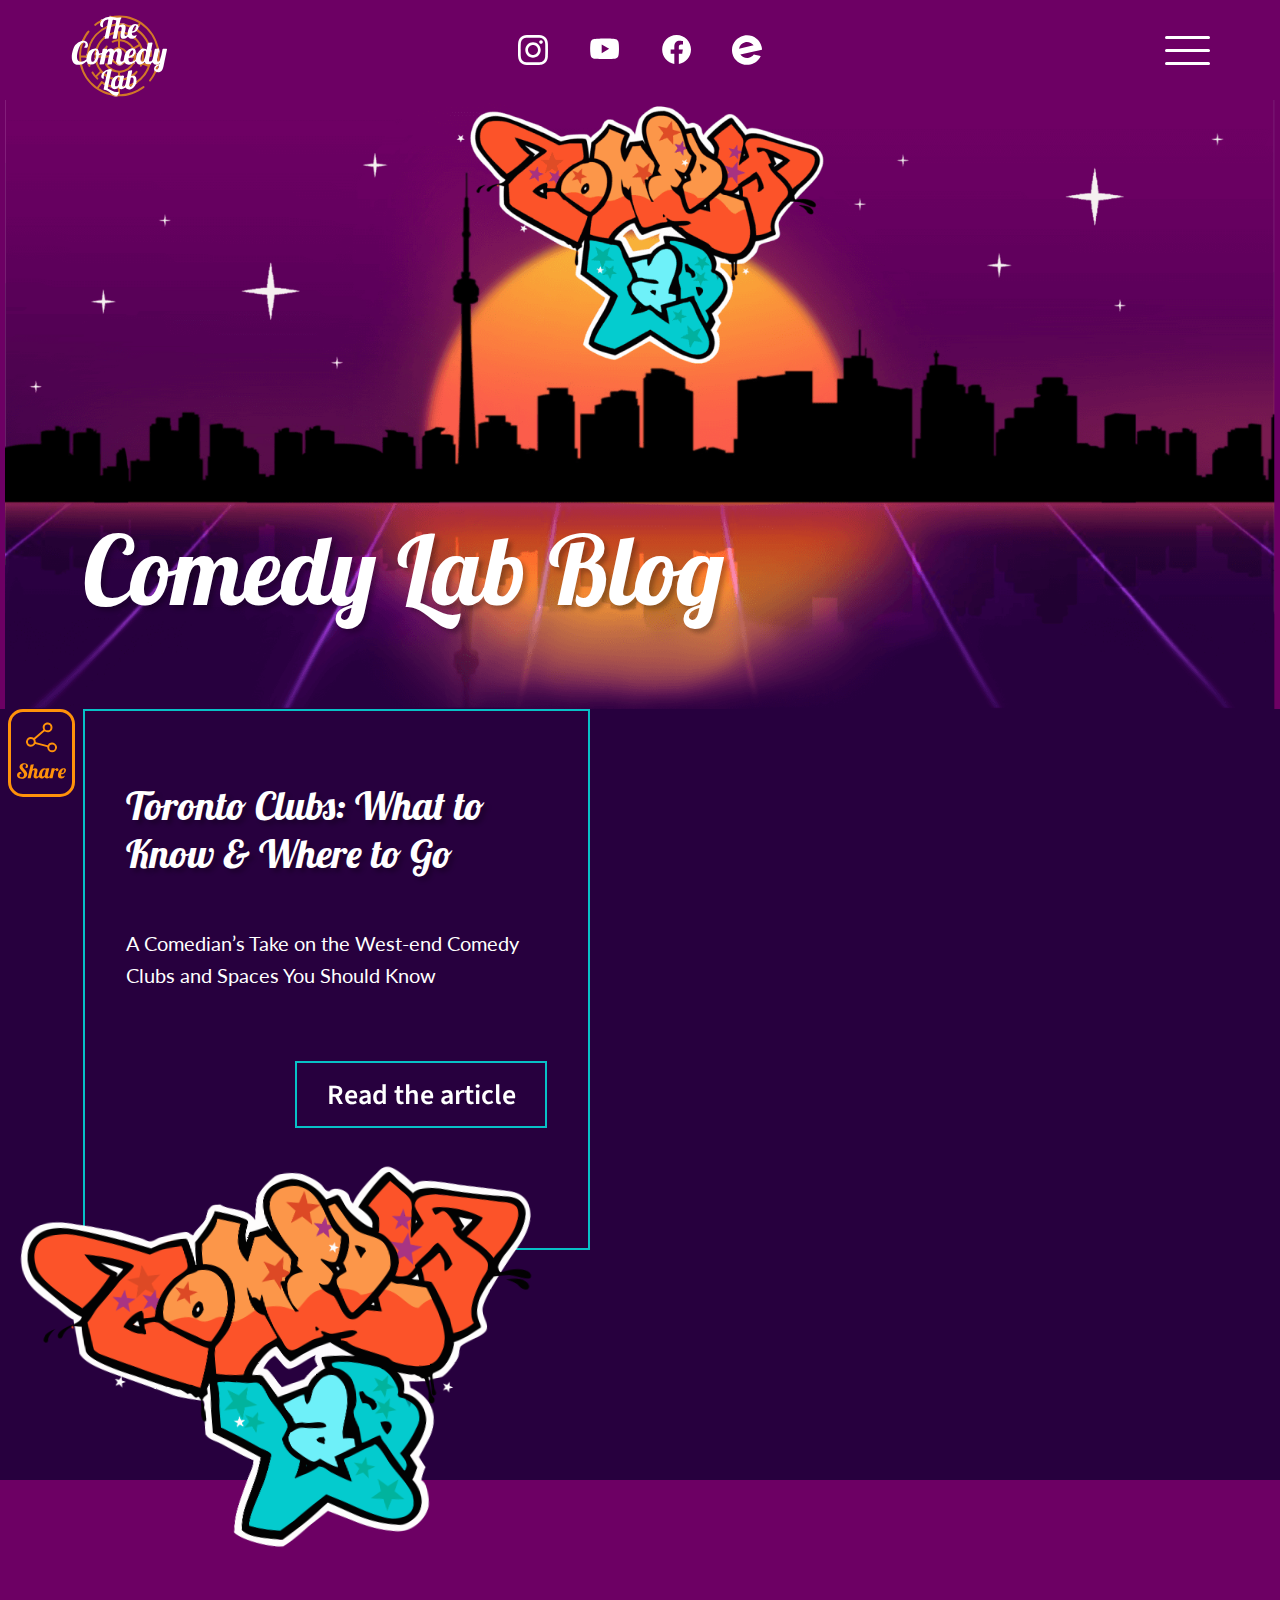
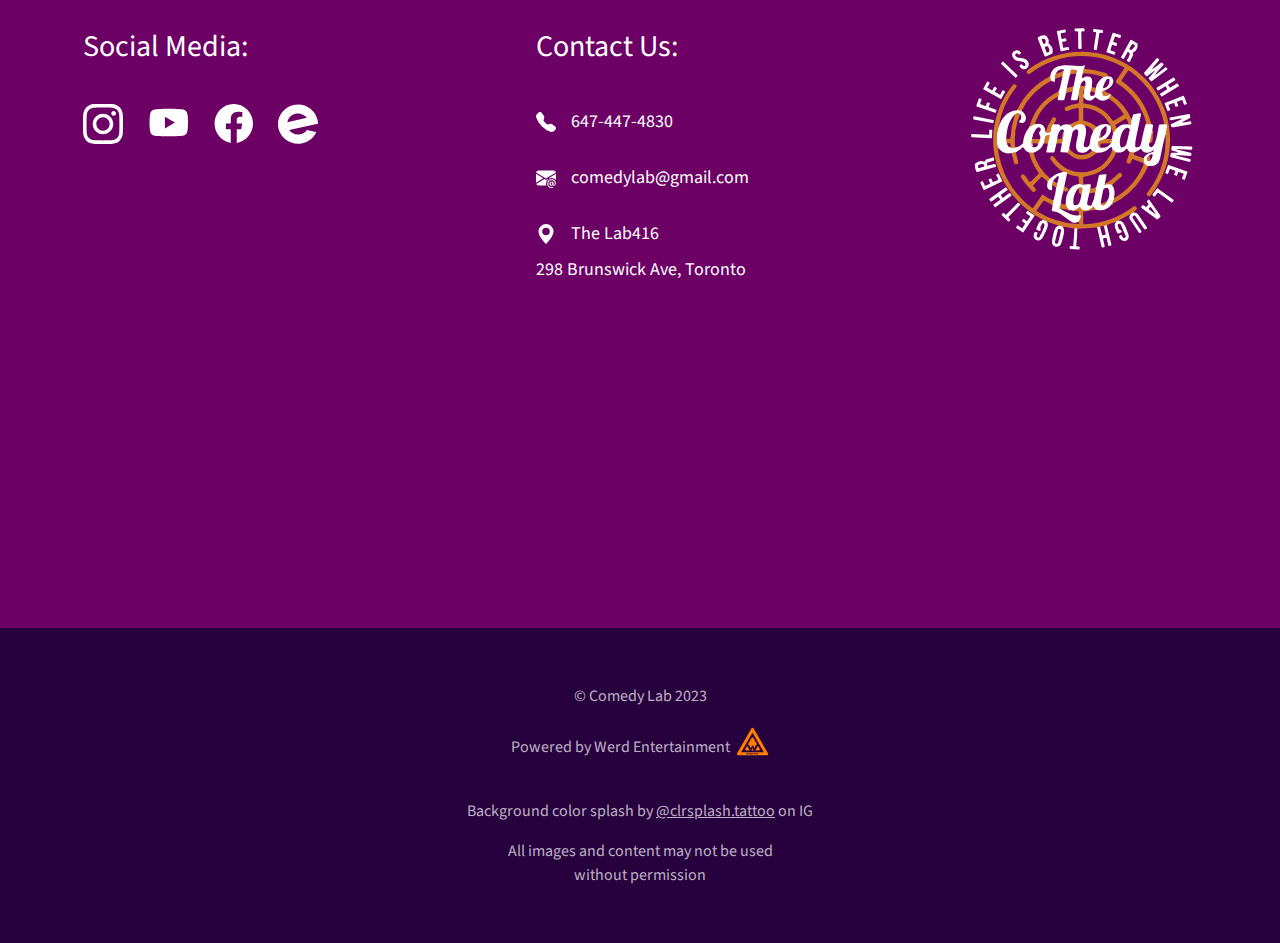
==== blog.html @ d5fd9a7f "added credit and brand in copyright section" ====
<!DOCTYPE html>
<html lang="en">
<head>
    <meta charset="UTF-8">
    <meta http-equiv="X-UA-Compatible" content="IE=edge">
    <meta name="viewport" content="width=device-width, initial-scale=1.0">
    <title>Comedy Lab</title>
    <link rel="shortcut icon" href="assets/icons/favicon.png">
    <link rel="preconnect" href="https://fonts.googleapis.com">
    <link rel="preconnect" href="https://fonts.gstatic.com" crossorigin>
    <link href="https://fonts.googleapis.com/css2?family=Lato&family=Lobster&family=Source+Sans+Pro:wght@400;600&display=swap" rel="stylesheet">
    <link rel="stylesheet" href="styles/style.css">
</head>
<body>
    <header class="header">
        <div class="header__container root-section">

            <a class="header__home" href="index.html" aria-label="Homepage">
                <img class="header__logo" src="assets/images/logo.svg" fetchpriority="high" loading="eager" alt="Logo">
            </a>
            
            <div id="header-menu" class="header__menu">
                <div id="header-menu-btn" class="header__menu-btn" role="button" aria-haspopup="menu" aria-controls="header-nav" aria-expanded="false" aria-label="Toggle main menu">
                    <div id="bar1" class="header__menu-bar"></div>
                    <div id="bar2" class="header__menu-bar"></div>
                    <div id="bar3" class="header__menu-bar"></div>
                </div>
                <nav id="header-nav" class="header__nav" aria-label="Site navigation menu">
                    <ul class="header__nav-list">
                        <li><a class="header__nav-link" href="index.html">Home</a></li>
                        <li><a class="header__nav-link" href="index.html#about">About us</a></li>
                        <li><a class="header__nav-link" href="index.html#monthly-shows">Monthly shows</a></li>
                        <li><a class="header__nav-link" href="index.html#weekly-shows">Weekly shows</a></li>
                        <li><a class="header__nav-link" href="index.html#open-mics">Open mics</a></li>
                        <li><a class="header__nav-link" href="blog.html">Blog</a></li>
                        <li><a class="header__nav-link" href="#footer">Contact us</a></li>
                    </ul>
                </nav>
            </div>
            <div id="header-menu-bg" class="header__menu-bg"></div>

            <img class="header__banner" srcset="assets/images/banner-mobile.png 1668w, assets/images/banner.png 2386w" sizes="(min-width: 1901px) 1900px,(min-width: 768px) 100vw, 830px" src="assets/images/banner-mobile.png" fetchpriority="high" loading="eager" alt="Comedy Lab Toronto">

            <ul class="header__social">
                <li><a class="header__social-link" href="https://instagram.com/comedylabto?igshid=MzRlODBiNWFlZA==" target="_blank" aria-label="Instagram">
                    <img class="boxed-icon" src="assets/icons/instagram.svg" fetchpriority="high" loading="eager" alt="Instagram">
                </a></li>
                <li><a class="header__social-link" href="https://www.youtube.com/@werdentertainment/" target="_blank" aria-label="YouTube">
                    <img class="boxed-icon" src="assets/icons/youtube.svg" fetchpriority="high" loading="eager" alt="YouTube">
                </a></li>
                <li><a class="header__social-link" href="https://www.facebook.com/thecomedylabto" target="_blank"  aria-label="Facebook">
                    <img class="boxed-icon" src="assets/icons/facebook.svg" fetchpriority="high" loading="eager" alt="Facebook">
                </a></li>
                <li><a class="header__social-link" href="https://www.eventbrite.ca/o/werd-entertainment-38479180893" target="_blank"  aria-label="Eventbrite">
                    <img class="boxed-icon" src="assets/icons/eventbrite.svg" fetchpriority="high" loading="eager" alt="Eventbrite">
                </a></li>
            </ul>
        </div>
    </header>

    <main class="main">
        <div class="page-main-container root-section">

            <aside class="sticky-container sticky-container--low">
                <div class="sticky-social">
                    
                    <div class="sticky-social__btn">
                        <img class="sticky-social__img" src="assets/icons/share-icon.svg" alt="Share icon">
                        <img class="sticky-social__text" src="assets/icons/share.svg" alt="Share">
                        <div id="sticky-arrow"></div>
                    </div>
                    
                    <ul id="sticky-links" class="sticky-social__list">
                        <li><a class="sticky-social__link" id="sticky-facebook-share" href="" target="_blank"  aria-label="Share page on Facebook">
                            <img class="boxed-icon" src="assets/icons/facebook-sticky.svg" alt="Facebook">
                        </a></li>
                        <li><a class="sticky-social__link" id="sticky-whatsapp-share" href="" target="_blank" aria-label="Share page on Whatsapp">
                            <img class="boxed-icon" src="assets/icons/whatsapp-sticky.svg" alt="WhatsApp">
                        </a></li>
                        <li><a class="sticky-social__link" id="sticky-twitter-share" href="" target="_blank" aria-label="Share page on Twitter">
                            <img class="boxed-icon" src="assets/icons/twitter-sticky.svg" alt="Twitter">
                        </a></li>
                        <li><a class="sticky-social__link" id="sticky-reddit-share" href="" target="_blank" aria-label="Share page on Reddit">
                            <img class="boxed-icon" src="assets/icons/reddit-sticky.svg" alt="Reddit">
                        </a></li>
                        <li><a class="sticky-social__link" id="sticky-email-share" href="" target="_blank" aria-label="Share page via email">
                            <img class="boxed-icon" src="assets/icons/envelope-sticky.svg" alt="Email">
                        </a></li>
                    </ul>

                    <div id="sticky-drop" class="sticky-social__drop--hidden"></div>

                </div>
            </aside>

            <div class="blog-container">
                <h1 class="page-title page-title--grid">Comedy Lab Blog</h1>

                <section class="block block--dark block--article">
                    <div class="block__content--grow">
                        <h2 class="block__title block__title--blog">Toronto Clubs: What to Know & Where to Go</h2>
                        <p class="block__txt">A Comedian’s Take on the West-end Comedy Clubs and Spaces You Should Know</p>
                    </div>
                    <a class="block__btn block__btn--clear-dk" href="blog-articles/toronto-clubs.html">Read the article</a>
                </section>

            </div>
            
            <img class="graffiti graffiti--blog" srcset="assets/images/graffiti-mobile.png 518w, assets/images/graffiti.png 1176w" sizes="(max-width: 350px) 80vw, (max-width: 400px) 75vw, (max-width: 485px) 65vw, (max-width: 600px) 55vw, (max-width: 1023px) 45vw, (max-width: 1900px) 550px, (min-width: 1901px) 700px" src="assets/images/graffiti-mobile.png" alt="Comedy Lab Graffiti">
        </div>
    </main>

    <footer class="footer" id="footer">
        <div class="footer__container root-section">
            <div class="footer__content">

                <address class="footer__contact">
                    <p class="footer__title">Contact Us:</p>
                    <ul class="footer__list">
                        <li class="footer__list-item">
                            <a class="footer__contact-box" href="tel:+16474474830">
                                <img class="footer__icon" src="assets/icons/telephone.svg" width="16" alt="telephone icon">
                                <span>647-447-4830</span>
                            </a>
                        </li>
                        <li class="footer__list-item footer__contact-box">
                            <img class="footer__icon" src="assets/icons/envelope.svg" width="16" alt="email icon">
                            <span>comedylab@gmail.com</span>
                        </li>
                        <li class="footer__list-item">
                            <div class="footer__contact-box">
                                <img class="footer__icon" src="assets/icons/geotag.svg" width="16" alt="geotag icon">
                                <span>The Lab416</span>
                            </div>
                            <span>298 Brunswick Ave, Toronto</span>
                        </li>
                    </ul>
                </address>

                <div class="footer__social">
                    <p class="footer__title">Social Media:</p>
                    <ul class="footer__social-links">
                        <li><a class="footer__social-link" href="https://instagram.com/comedylabto?igshid=MzRlODBiNWFlZA==" target="_blank">
                            <img class="boxed-icon" src="assets/icons/instagram.svg" alt="Instagram">
                        </a></li>
                        <li><a class="footer__social-link" href="https://www.youtube.com/@werdentertainment/" target="_blank">
                            <img class="boxed-icon" src="assets/icons/youtube.svg" alt="YouTube">
                        </a></li>
                        <li><a class="footer__social-link" href="https://www.facebook.com/thecomedylabto" target="_blank">
                            <img class="boxed-icon" src="assets/icons/facebook.svg" alt="Facebook">
                        </a></li>
                        <li><a class="footer__social-link" href="https://www.eventbrite.ca/o/werd-entertainment-38479180893" target="_blank">
                            <img class="boxed-icon" src="assets/icons/eventbrite.svg" alt="Eventbrite">
                        </a></li>
                    </ul>
                </div>

                <img class="footer__logo" src="assets/images/footer-logo.svg" width="150" alt="Logo">
            </div>

            <div class="footer__map">
                <iframe src="https://www.google.com/maps/embed?pb=!1m18!1m12!1m3!1d2886.16258982973!2d-79.41013572405562!3d43.665588251629906!2m3!1f0!2f0!3f0!3m2!1i1024!2i768!4f13.1!3m3!1m2!1s0x882b34941ef4c6e1%3A0xbb29d4692292b41a!2sThe%20Lab416%20(Labyrinth%20Lounge)!5e0!3m2!1sen!2sca!4v1690076226721!5m2!1sen!2sca" width="600" height="450" style="border:0;" allowfullscreen="" loading="lazy" aria-label="Google Map" referrerpolicy="no-referrer-when-downgrade"></iframe>
            </div>

        </div>
    </footer>

    <div class="copyright">
        <p class="copyright__text">&#169; Comedy Lab 2023</p>
        <div class="copyright__brand">
            <p class="copyright__text copyright__text--low">Powered by Werd Entertainment</p>
            <img class="copyright__werd-logo" src="assets/icons/werd-ent.svg" width="25" alt="Werd Entertainment logo">
        </div>
        <p class="copyright__credit copyright__text">Background color splash by <a class="copyright__link" href="https://www.instagram.com/clrsplsh.tattoo/">@clrsplash.tattoo</a> on IG</p>
        <p class="copyright__text">All images and content may not be used <br> without permission</p>           
    </div>
    
    <script src="scripts/index.js"></script>
</body>
</html>
---- styles/style.css ----
html,
body {
  margin: 0;
  padding: 0;
}

.root-section {
  min-width: 265px;
  max-width: 1900px;
  margin-left: auto;
  margin-right: auto;
}

* {
  -webkit-box-sizing: border-box;
          box-sizing: border-box;
}

a {
  color: inherit;
  text-decoration: none;
}

ul {
  list-style-type: none;
  margin: 0;
  padding: 0;
}

.main {
  background-color: #27003E;
}

.boxed-icon {
  width: 100%;
}

.txt-bold {
  font-weight: 600;
}

.txt-underline {
  text-decoration: underline;
}

::-moz-selection {
  color: #FFFFFF;
  background-color: #27003E;
}

::selection {
  color: #FFFFFF;
  background-color: #27003E;
}

.block--dark *::-moz-selection {
  background-color: #08C0C6;
}

.block--dark *::selection {
  background-color: #08C0C6;
}

.header {
  background-color: #27003E;
}

.header__container {
  position: relative;
  display: grid;
  grid-template: 83px 395px/50% 50%;
  -webkit-box-align: center;
      -ms-flex-align: center;
          align-items: center;
  overflow: hidden;
  background-color: #6D0064;
}

.header__home {
  margin-left: 10%;
  display: -webkit-box;
  display: -ms-flexbox;
  display: flex;
  -webkit-box-align: center;
      -ms-flex-align: center;
          align-items: center;
}

.header__logo {
  width: 68px;
}

.header__banner {
  grid-column-end: span 2;
  justify-self: center;
}

.header__social {
  position: absolute;
  bottom: 60px;
  left: 13%;
  display: -webkit-box;
  display: -ms-flexbox;
  display: flex;
  -ms-flex-pack: distribute;
      justify-content: space-around;
  width: 74%;
}

.header__social-link {
  display: block;
  width: 25px;
  height: 25px;
  -webkit-transition: -webkit-transform 0.3s;
  transition: -webkit-transform 0.3s;
  transition: transform 0.3s;
  transition: transform 0.3s, -webkit-transform 0.3s;
}

.header__social-link:hover {
  -webkit-transform: scale(1.3);
          transform: scale(1.3);
}

.header__menu {
  justify-self: end;
  margin-right: 10%;
}

#header-menu {
  z-index: 2;
}

.header__menu-bg,
.header__menu-absolute {
  position: absolute;
  top: 0;
  right: 0;
}

.header__menu-absolute {
  padding: 40px 20px;
}

.header__menu-btn {
  display: -webkit-box;
  display: -ms-flexbox;
  display: flex;
  -webkit-box-orient: vertical;
  -webkit-box-direction: normal;
      -ms-flex-direction: column;
          flex-direction: column;
  -webkit-box-pack: center;
      -ms-flex-pack: center;
          justify-content: center;
  width: 45px;
  height: 45px;
  margin-right: 0;
  margin-left: auto;
  cursor: pointer;
}

.header__menu-bar {
  height: 3px;
  width: 100%;
  background-color: #FFFFFF;
  display: block;
  border-radius: 5px;
  -webkit-transition: 0.5s ease;
  transition: 0.5s ease;
}

#bar1 {
  -webkit-transform: translateY(-10px);
          transform: translateY(-10px);
}

#bar3 {
  -webkit-transform: translateY(10px);
          transform: translateY(10px);
}

.header__nav {
  -webkit-transition: 0.5s ease;
  transition: 0.5s ease;
  display: none;
}

.header__nav-list {
  display: -webkit-box;
  display: -ms-flexbox;
  display: flex;
  -webkit-box-orient: vertical;
  -webkit-box-direction: normal;
      -ms-flex-direction: column;
          flex-direction: column;
  -webkit-box-align: end;
      -ms-flex-align: end;
          align-items: end;
}

.header__nav-link {
  font-family: "Source Sans Pro", sans-serif;
  font-style: normal;
  font-weight: 400;
  font-size: 1.5rem;
  line-height: 2.5rem;
  color: #2D0042;
}

.header__nav-list > li {
  -webkit-transition: -webkit-transform 0.3s;
  transition: -webkit-transform 0.3s;
  transition: transform 0.3s;
  transition: transform 0.3s, -webkit-transform 0.3s;
}

.header__nav-link:hover {
  font-weight: 500;
}

.header__nav-list > li:hover {
  -webkit-transform: scale(1.1);
          transform: scale(1.1);
}

.header__menu-bg {
  z-index: 1;
  width: 0;
  height: 0;
  background: radial-gradient(circle, #FFAF00, #FF920A);
  border-radius: 50%;
  -webkit-transition: 0.5s ease;
  transition: 0.5s ease;
}

.change {
  display: block;
}

.change .header__menu-bar {
  background-color: #2D0042;
}

.change #bar1 {
  -webkit-transform: translateY(4px) rotateZ(45deg);
          transform: translateY(4px) rotateZ(45deg);
}

.change #bar2 {
  opacity: 0;
}

.change #bar3 {
  -webkit-transform: translateY(-6px) rotateZ(-45deg);
          transform: translateY(-6px) rotateZ(-45deg);
}

.hover-bg {
  width: 350px;
  height: 350px;
  -webkit-transform: translate(45%, -50%);
          transform: translate(45%, -50%);
}

.change-bg {
  width: 700px;
  height: 850px;
  -webkit-transform: translate(57%, -45%);
          transform: translate(57%, -45%);
}

@media (min-width: 768px) {
  .header__container {
    grid-template: 100px auto/50% 50%;
  }
  .header__home {
    -ms-flex-item-align: end;
        align-self: flex-end;
    margin-left: 14%;
  }
  .header__logo {
    width: 100px;
  }
  .header__menu {
    margin-right: 14%;
  }
  .header__social {
    left: 20%;
    width: 60%;
  }
  .header__social-link {
    width: 30px;
    height: 30px;
  }
}
@media (min-width: 1024px) {
  .header__container {
    grid-template: [header-bar-start] 100px [header-bar-end] auto/1fr [header-social-start] 285px [header-social-end] 1fr;
  }
  .header__banner {
    grid-column-end: span 3;
  }
  .header__social {
    position: static;
    grid-row: header-bar-start/header-bar-end;
    grid-column: header-social-start/header-social-end;
    width: 100%;
  }
}
.landing-container,
.landing-intro {
  display: -webkit-box;
  display: -ms-flexbox;
  display: flex;
  -webkit-box-orient: vertical;
  -webkit-box-direction: normal;
      -ms-flex-direction: column;
          flex-direction: column;
  -webkit-box-align: center;
      -ms-flex-align: center;
          align-items: center;
  row-gap: 50px;
}

.landing-container {
  position: relative;
  padding-bottom: 80px;
}

.block {
  width: 90%;
  padding: 40px 10%;
}

.block--light {
  background-color: #FFAF00;
  color: #2D0042;
}

.block--gradient {
  background-image: -webkit-gradient(linear, left top, left bottom, from(#FFAF00), to(#FF920A));
  background-image: linear-gradient(#FFAF00, #FF920A);
  color: #2D0042;
}

.block--dark {
  color: #FFFFFF;
  border: 2px solid #08C0C6;
}

section.block:last-of-type {
  padding-bottom: 120px;
}

.block--centered {
  text-align: center;
}

.block__menu-img,
.block__mic-img {
  display: none;
}

.block__shows {
  display: -webkit-box;
  display: -ms-flexbox;
  display: flex;
  -webkit-box-orient: vertical;
  -webkit-box-direction: normal;
      -ms-flex-direction: column;
          flex-direction: column;
  gap: 30px;
  margin: 30px 0 40px;
}

.block__show-link {
  aspect-ratio: 1/1;
  line-height: 0;
  -webkit-box-shadow: 0 4px 8px 0 rgba(0, 0, 0, 0.5), 0 6px 20px 0 rgba(0, 0, 0, 0.19);
          box-shadow: 0 4px 8px 0 rgba(0, 0, 0, 0.5), 0 6px 20px 0 rgba(0, 0, 0, 0.19);
  -webkit-transition: -webkit-transform 0.3s;
  transition: -webkit-transform 0.3s;
  transition: transform 0.3s;
  transition: transform 0.3s, -webkit-transform 0.3s;
}

.block__show-img {
  aspect-ratio: 1/1;
  min-width: 100%;
  max-width: 100%;
  -o-object-fit: cover;
     object-fit: cover;
}

.block__show-link:hover {
  -webkit-transform: scale(1.05);
          transform: scale(1.05);
}

.graffiti {
  position: absolute;
  -webkit-transform: rotate(-5deg);
          transform: rotate(-5deg);
}

.graffiti--landing {
  left: 10px;
  bottom: -85px;
}

.block__btn {
  z-index: 1;
  display: -webkit-box;
  display: -ms-flexbox;
  display: flex;
  -webkit-box-pack: center;
      -ms-flex-pack: center;
          justify-content: center;
  -webkit-box-align: center;
      -ms-flex-align: center;
          align-items: center;
  width: 200px;
  height: 56px;
  margin-top: 40px;
  margin-left: auto;
  margin-right: auto;
  font-family: "Source Sans Pro", sans-serif;
  font-style: normal;
  font-weight: 400;
  font-size: 1.25rem;
  line-height: 1.625rem;
}

.block__btn--hlt {
  background-color: #D73202;
  color: #FFFFFF;
  -webkit-box-shadow: 4px 4px 4px rgba(0, 0, 0, 0.25);
          box-shadow: 4px 4px 4px rgba(0, 0, 0, 0.25);
  -webkit-transition: -webkit-transform 0.3s;
  transition: -webkit-transform 0.3s;
  transition: transform 0.3s;
  transition: transform 0.3s, -webkit-transform 0.3s;
}

.block__btn--clear {
  border: 2px solid #27003E;
  color: #2D0042;
  -webkit-transition: background-color 0.2s, color 0.2s;
  transition: background-color 0.2s, color 0.2s;
}

.block__btn--clear-dk {
  border: 2px solid #08C0C6;
  -webkit-transition: background-color 0.2s, color 0.2s;
  transition: background-color 0.2s, color 0.2s;
}

.block__btn--hlt:hover {
  -webkit-transform: scale(1.2);
          transform: scale(1.2);
}

.block__btn--clear:hover {
  background-color: #2D0042;
  color: #FFAF00;
}

.block__btn--clear-dk:hover {
  background-color: #08C0C6;
  color: #27003E;
}

.block__title {
  font-family: "Lobster", cursive;
  font-style: normal;
  font-weight: 400;
  font-size: 2.5rem;
  line-height: 3.125rem;
  text-shadow: 4px 4px 4px rgba(0, 0, 0, 0.25);
  margin: 0 0 30px;
  text-align: start;
}

.block__sub-title {
  font-family: "Source Sans Pro", sans-serif;
  font-style: normal;
  font-weight: 400;
  font-size: 1.25rem;
  line-height: 1.625rem;
  margin: 25px 0 0;
}

.block__sub-title--hlt {
  margin: 60px 0 35px;
  text-align: center;
}

.block__txt {
  font-family: "Lato", sans-serif;
  font-style: normal;
  font-weight: 400;
  font-size: 0.875rem;
  line-height: 1.625rem;
}

@media (min-width: 768px) {
  .landing-container {
    top: -20px;
    padding-bottom: 100px;
  }
  .block {
    width: 87%;
    padding: 70px 8% 80px;
  }
  .block__shows {
    -webkit-box-orient: horizontal;
    -webkit-box-direction: normal;
        -ms-flex-direction: row;
            flex-direction: row;
    margin: 40px 0 70px;
  }
  .block__shows--two {
    width: 65.4%;
  }
  .block__show-link {
    -webkit-box-flex: 1;
        -ms-flex: 1 0 0px;
            flex: 1 0 0;
  }
  .block__btn {
    width: 252px;
    height: 67px;
    margin-top: 50px;
    font-family: "Source Sans Pro", sans-serif;
    font-style: normal;
    font-weight: 600;
    font-size: 1.75rem;
    line-height: 2rem;
    text-align: center;
  }
  .block__btn--hlt {
    margin-top: 80px;
  }
  .block__btn--padded {
    margin-bottom: 40px;
  }
  .block__btn--clear-dk {
    margin-right: 0;
  }
  .block__title {
    margin: 0 0 50px;
    font-family: "Lobster", cursive;
    font-style: normal;
    font-weight: 400;
    font-size: 3.75rem;
    line-height: 5rem;
    text-shadow: 4px 4px 4px rgba(0, 0, 0, 0.25);
  }
  .block__sub-title {
    font-family: "Source Sans Pro", sans-serif;
    font-style: normal;
    font-weight: 400;
    font-size: 2rem;
    line-height: 2.5rem;
  }
  .block__txt {
    font-family: "Lato", sans-serif;
    font-style: normal;
    font-weight: 400;
    font-size: 1.25rem;
    line-height: 2rem;
  }
  .block__time {
    font-size: 1.375rem;
  }
}
@media (min-width: 1024px) {
  .landing-container {
    top: -50px;
    row-gap: 100px;
    padding-bottom: 150px;
  }
  .landing-intro {
    -webkit-box-orient: horizontal;
    -webkit-box-direction: normal;
        -ms-flex-direction: row;
            flex-direction: row;
    -webkit-box-pack: justify;
        -ms-flex-pack: justify;
            justify-content: space-between;
    -webkit-box-align: stretch;
        -ms-flex-align: stretch;
            align-items: stretch;
    width: 87%;
  }
  .block--gradient {
    position: relative;
  }
  .block--narrow {
    width: 47%;
  }
  .block__content {
    display: grid;
    grid-template-columns: 40% 60%;
  }
  .block__menu-img {
    display: block;
    float: right;
    width: 350px;
    margin-top: 60px;
    margin-left: 130px;
  }
  .block__mic-img {
    display: block;
    position: absolute;
    bottom: 0;
    right: 0;
    width: 38%;
    max-width: 560px;
  }
  .graffiti--landing {
    left: 20px;
    bottom: -170px;
  }
  .block__sub-title--hlt {
    width: 75%;
    margin: 110px auto 100px auto;
  }
}
@media (min-width: 1901px) {
  .graffiti--landing {
    bottom: -200px;
  }
}
.sticky-container {
  display: none;
}

@media (min-width: 1024px) {
  .sticky-container {
    display: -webkit-box;
    display: -ms-flexbox;
    display: flex;
    -webkit-box-pack: center;
        -ms-flex-pack: center;
            justify-content: center;
    position: absolute;
    top: 0;
    left: 0;
    width: 6.5%;
    height: 90%;
  }
  .sticky-social {
    position: sticky;
    top: 20%;
    width: 80%;
    height: 23.5rem;
    color: #FF920A;
    overflow: hidden;
  }
  .sticky-social__btn {
    position: relative;
    z-index: 2;
    display: -webkit-box;
    display: -ms-flexbox;
    display: flex;
    -webkit-box-orient: vertical;
    -webkit-box-direction: normal;
        -ms-flex-direction: column;
            flex-direction: column;
    -webkit-box-align: center;
        -ms-flex-align: center;
            align-items: center;
    border: 3px solid #FF920A;
    border-radius: 15px;
    -webkit-transition: 0.3s;
    transition: 0.3s;
  }
  .sticky-social__btn--on {
    background-color: #FF920A;
  }
  .sticky-social__img {
    margin-top: 10px;
    width: 50%;
  }
  .sticky-social__text {
    width: 80%;
    margin: 10px 0 15px;
  }
  .sticky-social__btn:hover {
    cursor: pointer;
    background-color: #FF920A;
  }
  .sticky-social__arrow {
    position: absolute;
    bottom: 0;
    width: 0;
    height: 0;
    border-left: 20px solid transparent;
    border-right: 20px solid transparent;
    border-top: 20px solid #FF920A;
    -webkit-transition: border-top-color 0.3s, -webkit-transform 0.3s;
    transition: border-top-color 0.3s, -webkit-transform 0.3s;
    transition: transform 0.3s, border-top-color 0.3s;
    transition: transform 0.3s, border-top-color 0.3s, -webkit-transform 0.3s;
    -webkit-transform: translateY(140%);
            transform: translateY(140%);
  }
  .sticky-social__arrow-fade {
    -webkit-transition: border-top-color 0.3s, -webkit-transform 0.3s;
    transition: border-top-color 0.3s, -webkit-transform 0.3s;
    transition: transform 0.3s, border-top-color 0.3s;
    transition: transform 0.3s, border-top-color 0.3s, -webkit-transform 0.3s;
    -webkit-transform: translateY(16.5rem);
            transform: translateY(16.5rem);
    border-top: 0;
    border-bottom: 20px solid #FF920A;
  }
  #sticky-links {
    position: relative;
    z-index: 1;
  }
  .sticky-social__list {
    display: none;
  }
  .sticky-social__list--visible {
    display: -webkit-box;
    display: -ms-flexbox;
    display: flex;
    -webkit-box-orient: vertical;
    -webkit-box-direction: normal;
        -ms-flex-direction: column;
            flex-direction: column;
    -webkit-box-align: center;
        -ms-flex-align: center;
            align-items: center;
    gap: 10px;
    padding-top: 10px;
  }
  .sticky-social__link {
    display: block;
    width: 32px;
    height: 32px;
    margin-bottom: 5px;
    -webkit-transition: -webkit-transform 0.3s;
    transition: -webkit-transform 0.3s;
    transition: transform 0.3s;
    transition: transform 0.3s, -webkit-transform 0.3s;
  }
  .sticky-social__link:hover {
    -webkit-transform: scale(1.2);
            transform: scale(1.2);
  }
  #sticky-drop {
    position: absolute;
    top: 0;
  }
  .sticky-social__drop--hidden {
    height: 0;
    -webkit-transition: height 0.3s linear 0s;
    transition: height 0.3s linear 0s;
  }
  .sticky-social__drop {
    border: 3px solid #FF920A;
    border-radius: 15px;
    width: 100%;
    height: 100%;
    -webkit-transition: height 0.3s linear 0s;
    transition: height 0.3s linear 0s;
  }
}
.footer {
  color: #FFFFFF;
  background-color: #6D0064;
}

.footer__container {
  padding: 70px 0;
}

.footer__content {
  display: -webkit-box;
  display: -ms-flexbox;
  display: flex;
  -webkit-box-orient: vertical;
  -webkit-box-direction: normal;
      -ms-flex-direction: column;
          flex-direction: column;
  gap: 40px;
  -webkit-box-align: center;
      -ms-flex-align: center;
          align-items: center;
  text-align: center;
}

.footer__contact-box {
  display: -webkit-box;
  display: -ms-flexbox;
  display: flex;
  -webkit-box-pack: center;
      -ms-flex-pack: center;
          justify-content: center;
  -webkit-box-align: center;
      -ms-flex-align: center;
          align-items: center;
}

.footer__social-links {
  display: -webkit-box;
  display: -ms-flexbox;
  display: flex;
  -webkit-box-pack: justify;
      -ms-flex-pack: justify;
          justify-content: space-between;
  width: 180px;
}

.footer__social-link {
  display: block;
  width: 30px;
  height: 30px;
  -webkit-transition: -webkit-transform 0.3s;
  transition: -webkit-transform 0.3s;
  transition: transform 0.3s;
  transition: transform 0.3s, -webkit-transform 0.3s;
}

.footer__social-link:hover {
  -webkit-transform: scale(1.2);
          transform: scale(1.2);
}

.footer__title {
  margin-top: 0;
  margin-bottom: 25px;
  font-family: "Source Sans Pro", sans-serif;
  font-style: normal;
  font-weight: 400;
  font-size: 1.25rem;
  line-height: 1.625rem;
}

.footer__list {
  font-family: "Source Sans Pro", sans-serif;
  font-style: normal;
  font-weight: 400;
  font-size: 1rem;
  line-height: 1.875rem;
}

.footer__list-item {
  margin-bottom: 15px;
}

.footer__icon {
  margin-right: 10px;
}

.footer__map {
  width: 90%;
  height: 350px;
  margin: 50px auto 0;
}

.footer__map > iframe {
  width: 100%;
  height: 100%;
}

@media (min-width: 768px) {
  .footer__container {
    padding: 80px 6.5% 70px;
  }
  .footer__content {
    -webkit-box-orient: horizontal;
    -webkit-box-direction: normal;
        -ms-flex-flow: row wrap;
            flex-flow: row wrap;
    -ms-flex-pack: distribute;
        justify-content: space-around;
    -webkit-box-align: start;
        -ms-flex-align: start;
            align-items: start;
    text-align: start;
  }
  .footer__contact {
    -webkit-box-ordinal-group: 2;
        -ms-flex-order: 1;
            order: 1;
  }
  .footer__contact-box {
    -webkit-box-pack: start;
        -ms-flex-pack: start;
            justify-content: start;
  }
  .footer__title {
    margin-bottom: 35px;
    font-family: "Source Sans Pro", sans-serif;
    font-style: normal;
    font-weight: 400;
    font-size: 1.875rem;
    line-height: 2.75rem;
  }
  .footer__list {
    font-family: "Source Sans Pro", sans-serif;
    font-style: normal;
    font-weight: 400;
    font-size: 1.125rem;
    line-height: 2.25rem;
  }
  .footer__list-item {
    margin-bottom: 20px;
  }
  .footer__icon {
    width: 20px;
    margin-right: 15px;
  }
  .footer__social-links {
    width: 235px;
  }
  .footer__social-link {
    width: 40px;
    height: 40px;
  }
  .footer__logo {
    -webkit-box-ordinal-group: 3;
        -ms-flex-order: 2;
            order: 2;
    -ms-flex-preferred-size: 230px;
        flex-basis: 230px;
    margin: 0 190px 30px;
  }
  .footer__map {
    height: 200px;
    width: 100%;
  }
}
@media (min-width: 1024px) {
  .footer__container {
    padding: 145px 6.5% 70px;
  }
  .footer__content {
    -webkit-box-pack: justify;
        -ms-flex-pack: justify;
            justify-content: space-between;
  }
  .footer__logo {
    margin: 0;
  }
}
.copyright {
  padding: 40px 0;
  background-color: #27003E;
}

.copyright__brand {
  display: -webkit-box;
  display: -ms-flexbox;
  display: flex;
  -webkit-box-pack: center;
      -ms-flex-pack: center;
          justify-content: center;
  -webkit-box-align: end;
      -ms-flex-align: end;
          align-items: end;
}

.copyright__werd-logo {
  margin-left: 5px;
}

.copyright__credit {
  margin-top: 40px;
}

.copyright__text {
  font-family: "Source Sans Pro", sans-serif;
  font-style: normal;
  font-weight: 400;
  font-size: 0.875rem;
  line-height: 1.125rem;
  text-align: center;
  color: rgba(255, 255, 255, 0.7);
  text-align: center;
}

.copyright__text--low {
  margin: 0;
}

.copyright__link {
  text-decoration: underline;
}

.copyright__text::-moz-selection {
  background-color: #6D0064;
}

.copyright__text::selection {
  background-color: #6D0064;
}

@media (min-width: 601px) {
  .copyright__text {
    font-family: "Source Sans Pro", sans-serif;
    font-style: normal;
    font-weight: 400;
    font-size: 1rem;
    line-height: 1.5rem;
    text-align: center;
    color: rgba(255, 255, 255, 0.7);
  }
  .copyright__werd-logo {
    width: 35px;
  }
}
.page-main-container {
  position: relative;
  display: -webkit-box;
  display: -ms-flexbox;
  display: flex;
  -webkit-box-orient: vertical;
  -webkit-box-direction: normal;
      -ms-flex-direction: column;
          flex-direction: column;
  -webkit-box-align: center;
      -ms-flex-align: center;
          align-items: center;
  padding-bottom: 80px;
}

.page-title {
  margin: 45px 0 0;
  font-family: "Lobster", cursive;
  font-style: normal;
  font-weight: 400;
  font-size: 3rem;
  line-height: 3.5rem;
  text-shadow: 4px 4px 4px rgba(0, 0, 0, 0.25);
}

@media (min-width: 768px) {
  .page-main-container {
    padding-bottom: 100px;
  }
  .page-title {
    margin: 50px 0 0;
    font-family: "Lobster", cursive;
    font-style: normal;
    font-weight: 400;
    font-size: 6rem;
    line-height: 5rem;
    text-shadow: 4px 4px 4px rgba(0, 0, 0, 0.25);
  }
}
@media (min-width: 1024px) {
  .page-main-container {
    top: -230px;
    padding-bottom: 0;
  }
}
.blog-container {
  display: grid;
  gap: 50px;
  width: 90%;
  color: #FFFFFF;
}

.block--article {
  display: -webkit-box;
  display: -ms-flexbox;
  display: flex;
  -webkit-box-orient: vertical;
  -webkit-box-direction: normal;
      -ms-flex-direction: column;
          flex-direction: column;
  width: auto;
}

.graffiti--blog {
  left: 10px;
  bottom: -85px;
}

.block__title--blog {
  font-family: "Lobster", cursive;
  font-style: normal;
  font-weight: 400;
  font-size: 1.5rem;
  line-height: 2rem;
  text-shadow: 4px 4px 4px rgba(0, 0, 0, 0.25);
}

@media (min-width: 768px) {
  .blog-container {
    width: 87%;
    gap: 70px;
  }
  .block__title--blog {
    font-family: "Lobster", cursive;
    font-style: normal;
    font-weight: 400;
    font-size: 2.5rem;
    line-height: 3rem;
    text-shadow: 4px 4px 4px rgba(0, 0, 0, 0.25);
  }
}
@media (min-width: 1024px) {
  .blog-container {
    grid-template-columns: 1fr 1fr;
    gap: 100px;
  }
  .sticky-container--low {
    top: 230px;
    height: 70%;
  }
  section.block--article:nth-last-of-type(2) {
    padding-bottom: 120px;
  }
  .block__content--grow {
    -webkit-box-flex: 1;
        -ms-flex-positive: 1;
            flex-grow: 1;
  }
  .graffiti--blog {
    left: 20px;
    bottom: -330px;
  }
  .page-title--grid {
    grid-column: span 2;
  }
}
@media (min-width: 1901px) {
  .graffiti--blog {
    bottom: -410px;
  }
}
.article {
  width: 90%;
  color: #FFFFFF;
}

.article__content {
  padding: 10px 10% 100px;
}

.article__section {
  margin-top: 40px;
}

.article__subsection {
  margin: 30px 0 40px;
}

.article__title {
  margin: 15px 0 0;
  font-family: "Lobster", cursive;
  font-style: normal;
  font-weight: 400;
  font-size: 1.5rem;
  line-height: 2rem;
  text-shadow: 4px 4px 4px rgba(0, 0, 0, 0.25);
}

.article__sub-title {
  font-family: "Source Sans Pro", sans-serif;
  font-style: normal;
  font-weight: 400;
  font-size: 1.125rem;
  line-height: 1.625rem;
}

.article__author {
  margin-left: -8%;
  margin-bottom: 40px;
  font-family: "Lato", sans-serif;
  font-style: italic;
  font-weight: 400;
  font-size: 0.875rem;
  line-height: 1.625rem;
}

.article__section-heading {
  font-family: "Source Sans Pro", sans-serif;
  font-style: normal;
  font-weight: 400;
  font-size: 1.5rem;
  line-height: 1.625rem;
}

.article__subsection-heading {
  font-family: "Source Sans Pro", sans-serif;
  font-style: normal;
  font-weight: 400;
  font-size: 1.125rem;
  line-height: 1.625rem;
  margin: 0;
}

.article__txt,
.article__txt--hlt {
  font-family: "Lato", sans-serif;
  font-style: normal;
  font-weight: 400;
  font-size: 0.875rem;
  line-height: 1.625rem;
}

.article__txt--hlt {
  font-weight: 600;
}

@media (min-width: 768px) {
  .article {
    width: 87%;
  }
  .article__content {
    padding: 10px 8% 80px;
  }
  .article__section {
    margin-top: 60px;
  }
  .article__subsection {
    margin: 40px 0 60px 40px;
  }
  .article__title {
    margin: 50px 0 0;
    font-family: "Lobster", cursive;
    font-style: normal;
    font-weight: 400;
    font-size: 3rem;
    line-height: 4rem;
    text-shadow: 4px 4px 4px rgba(0, 0, 0, 0.25);
  }
  .article__sub-title {
    font-family: "Source Sans Pro", sans-serif;
    font-style: normal;
    font-weight: 400;
    font-size: 1.875rem;
    line-height: 2.25rem;
  }
  .article__author {
    margin-left: -6%;
    margin-bottom: 70px;
    font-family: "Lato", sans-serif;
    font-style: italic;
    font-weight: 400;
    font-size: 1.25rem;
    line-height: 2rem;
  }
  .article__section-heading {
    font-family: "Source Sans Pro", sans-serif;
    font-style: normal;
    font-weight: 400;
    font-size: 1.875rem;
    line-height: 2.25rem;
  }
  .article__subsection-heading {
    font-family: "Source Sans Pro", sans-serif;
    font-style: normal;
    font-weight: 400;
    font-size: 1.625rem;
    line-height: 2rem;
  }
  .article__txt,
  .article__txt--hlt {
    font-family: "Lato", sans-serif;
    font-style: normal;
    font-weight: 400;
    font-size: 1.25rem;
    line-height: 2rem;
  }
  .article__txt--hlt {
    font-weight: 600;
  }
}
@media (min-width: 1024px) {
  .article__title-container {
    height: 180px;
  }
}/*# sourceMappingURL=style.css.map */
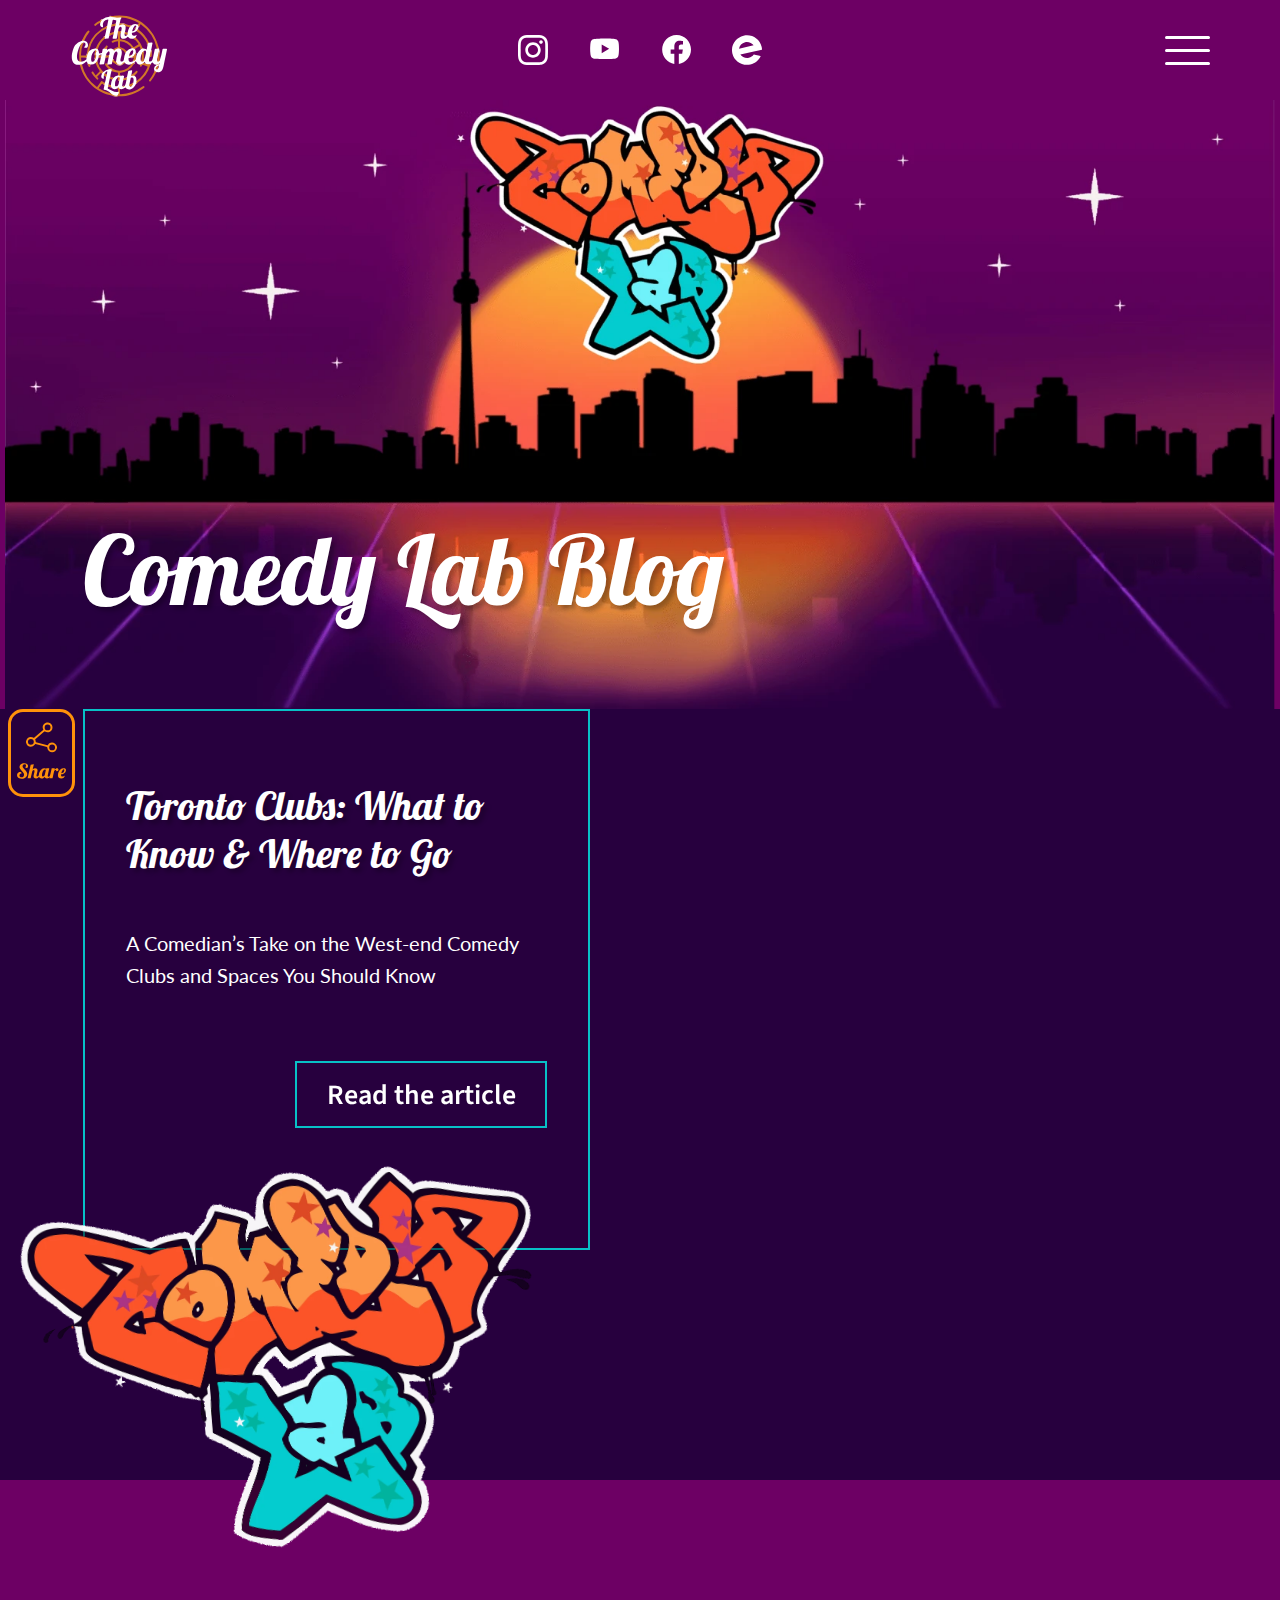
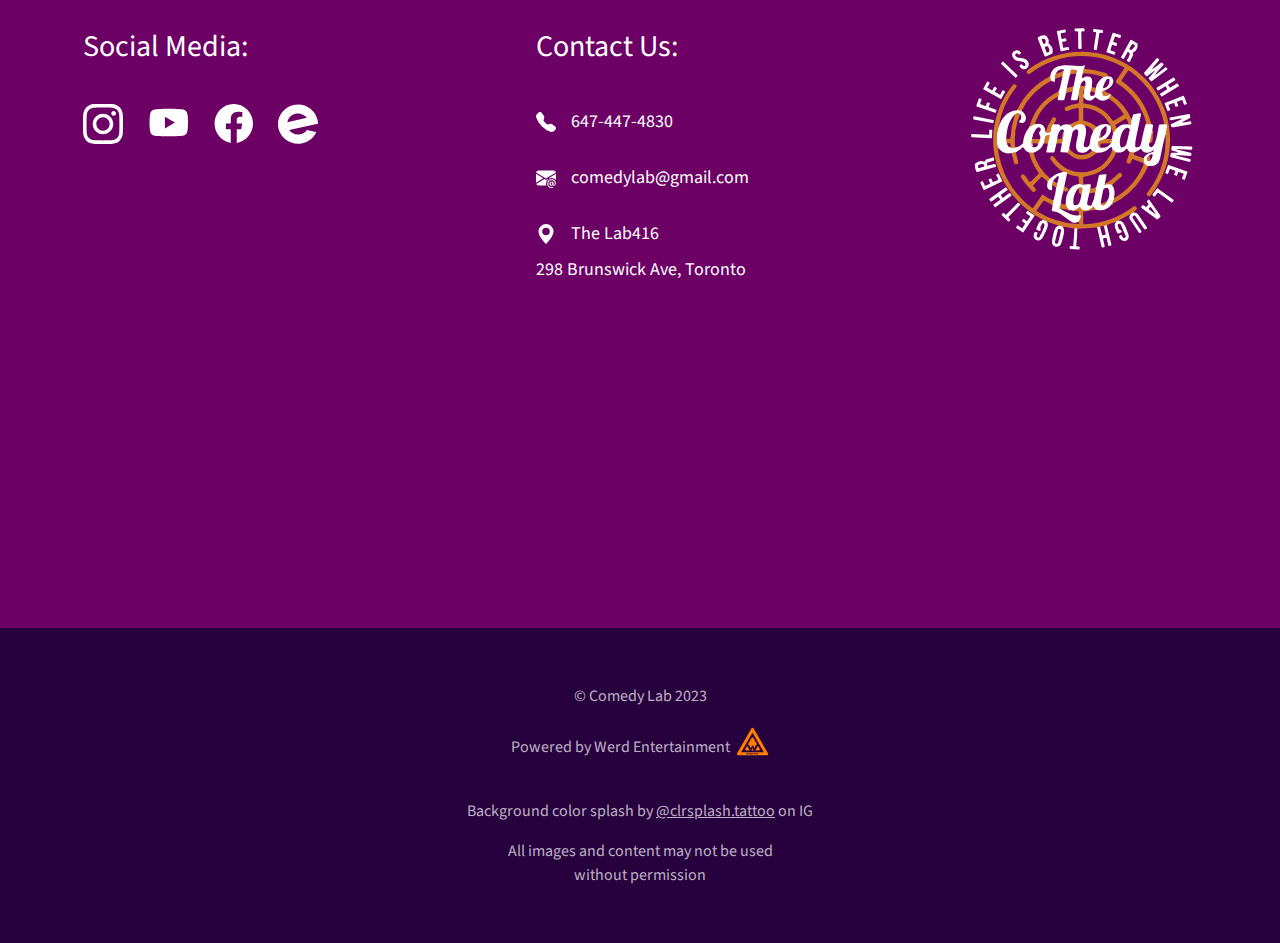
==== commit 5b8832be: "update images to .webp format acroos the site" ====
--- a/blog.html
+++ b/blog.html
@@ -39,7 +39,7 @@
             </div>
             <div id="header-menu-bg" class="header__menu-bg"></div>
 
-            <img class="header__banner" srcset="assets/images/banner-mobile.png 1668w, assets/images/banner.png 2386w" sizes="(min-width: 1901px) 1900px,(min-width: 768px) 100vw, 830px" src="assets/images/banner-mobile.png" fetchpriority="high" loading="eager" alt="Comedy Lab Toronto">
+            <img class="header__banner" srcset="assets/images/banner-mobile.webp 1668w, assets/images/banner.webp 2386w" sizes="(min-width: 1901px) 1900px,(min-width: 768px) 100vw, 830px" src="assets/images/banner-mobile.webp" fetchpriority="high" loading="eager" alt="Comedy Lab Toronto">
 
             <ul class="header__social">
                 <li><a class="header__social-link" href="https://instagram.com/comedylabto?igshid=MzRlODBiNWFlZA==" target="_blank" aria-label="Instagram">
@@ -106,7 +106,7 @@
 
             </div>
             
-            <img class="graffiti graffiti--blog" srcset="assets/images/graffiti-mobile.png 518w, assets/images/graffiti.png 1176w" sizes="(max-width: 350px) 80vw, (max-width: 400px) 75vw, (max-width: 485px) 65vw, (max-width: 600px) 55vw, (max-width: 1023px) 45vw, (max-width: 1900px) 550px, (min-width: 1901px) 700px" src="assets/images/graffiti-mobile.png" alt="Comedy Lab Graffiti">
+            <img class="graffiti graffiti--blog" srcset="assets/images/graffiti-mobile.webp 518w, assets/images/graffiti.webp 1176w" sizes="(max-width: 350px) 80vw, (max-width: 400px) 75vw, (max-width: 485px) 65vw, (max-width: 600px) 55vw, (max-width: 1023px) 45vw, (max-width: 1900px) 550px, (min-width: 1901px) 700px" src="assets/images/graffiti-mobile.webp" alt="Comedy Lab Graffiti">
         </div>
     </main>
 
--- a/styles/style.css
+++ b/styles/style.css
@@ -497,7 +497,7 @@
 }
 
 .block__txt {
-  font-family: "Lato", sans-serif;
+  font-family: "Lato", Arial, sans-serif;
   font-style: normal;
   font-weight: 400;
   font-size: 0.875rem;
@@ -565,7 +565,7 @@
     line-height: 2.5rem;
   }
   .block__txt {
-    font-family: "Lato", sans-serif;
+    font-family: "Lato", Arial, sans-serif;
     font-style: normal;
     font-weight: 400;
     font-size: 1.25rem;
@@ -1174,7 +1174,7 @@
 .article__author {
   margin-left: -8%;
   margin-bottom: 40px;
-  font-family: "Lato", sans-serif;
+  font-family: "Lato", Arial, sans-serif;
   font-style: italic;
   font-weight: 400;
   font-size: 0.875rem;
@@ -1200,7 +1200,7 @@
 
 .article__txt,
 .article__txt--hlt {
-  font-family: "Lato", sans-serif;
+  font-family: "Lato", Arial, sans-serif;
   font-style: normal;
   font-weight: 400;
   font-size: 0.875rem;
@@ -1243,7 +1243,7 @@
   .article__author {
     margin-left: -6%;
     margin-bottom: 70px;
-    font-family: "Lato", sans-serif;
+    font-family: "Lato", Arial, sans-serif;
     font-style: italic;
     font-weight: 400;
     font-size: 1.25rem;
@@ -1265,7 +1265,7 @@
   }
   .article__txt,
   .article__txt--hlt {
-    font-family: "Lato", sans-serif;
+    font-family: "Lato", Arial, sans-serif;
     font-style: normal;
     font-weight: 400;
     font-size: 1.25rem;
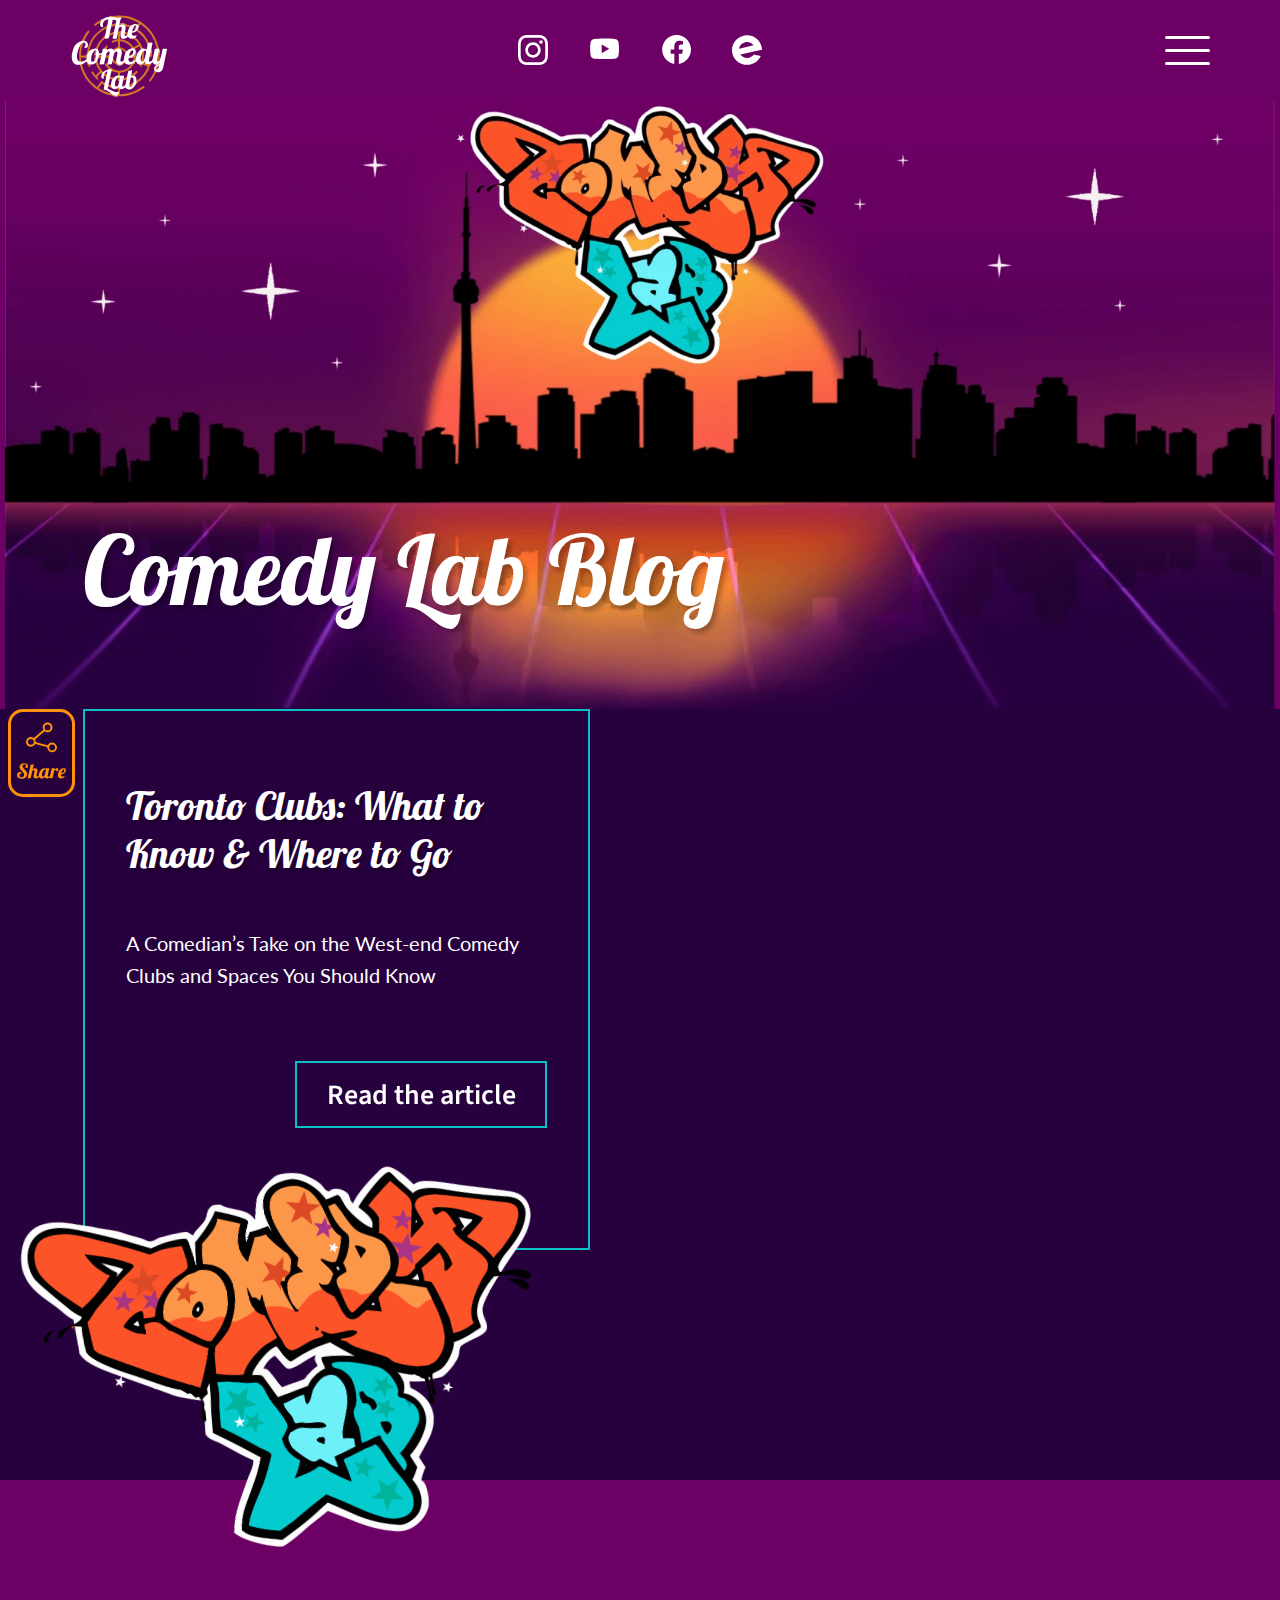
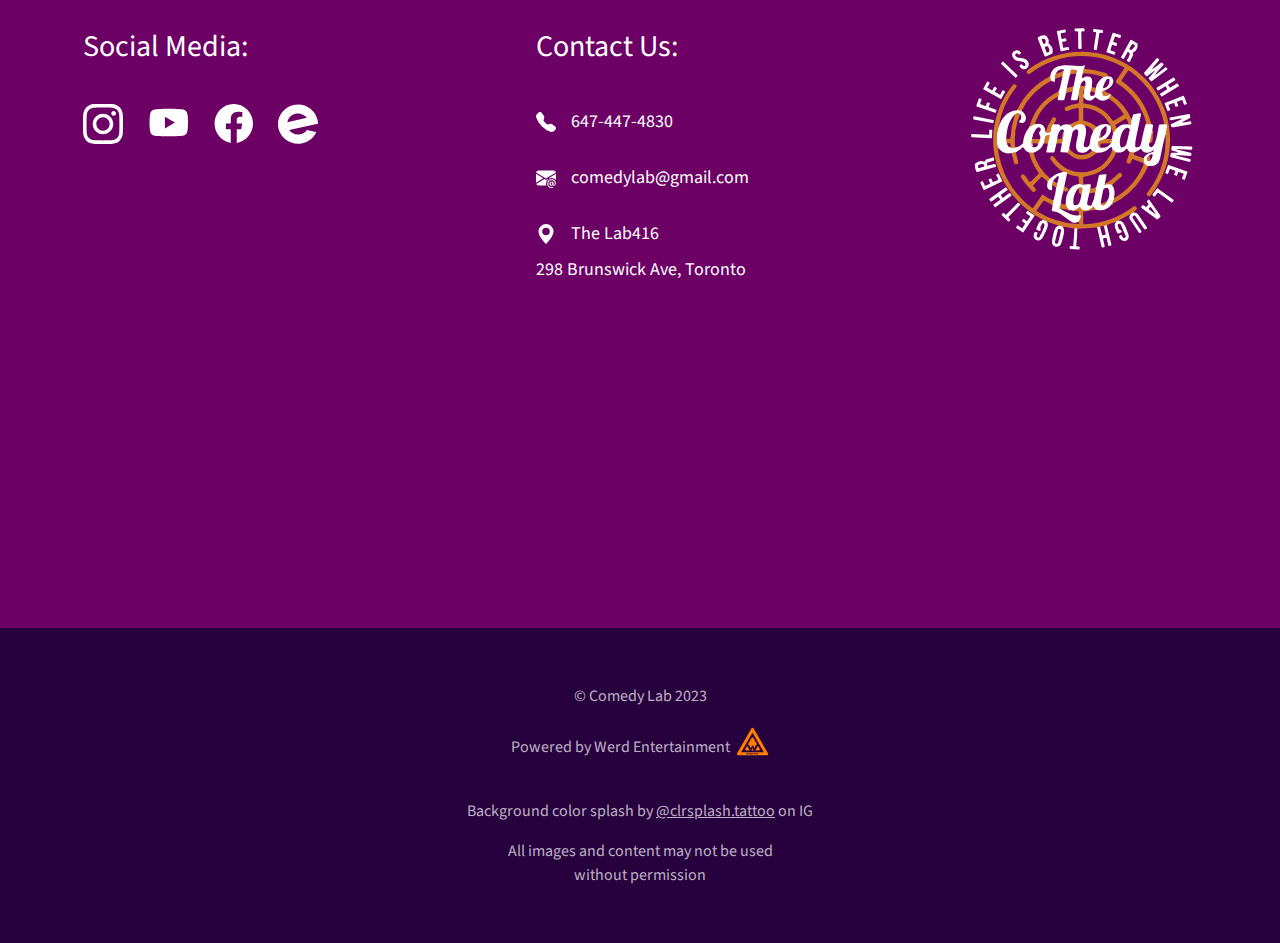
==== commit 91743482: "minor fixes with lazy load, defer script, sticky" ====
--- a/blog.html
+++ b/blog.html
@@ -4,12 +4,14 @@
     <meta charset="UTF-8">
     <meta http-equiv="X-UA-Compatible" content="IE=edge">
     <meta name="viewport" content="width=device-width, initial-scale=1.0">
-    <title>Comedy Lab</title>
+    <meta name="description" content="Get unique insights about the world of comedy with our Comedy Lab blog.Learn about the best Toronto comedy venues to explore, local events worth looking out for, latest industry news and more!">
+    <title>Comedy Lab Blog</title>
     <link rel="shortcut icon" href="assets/icons/favicon.png">
     <link rel="preconnect" href="https://fonts.googleapis.com">
     <link rel="preconnect" href="https://fonts.gstatic.com" crossorigin>
     <link href="https://fonts.googleapis.com/css2?family=Lato&family=Lobster&family=Source+Sans+Pro:wght@400;600&display=swap" rel="stylesheet">
     <link rel="stylesheet" href="styles/style.css">
+    <script src="scripts/index.js" defer></script>
 </head>
 <body>
     <header class="header">
@@ -61,12 +63,12 @@
     <main class="main">
         <div class="page-main-container root-section">
 
-            <aside class="sticky-container sticky-container--low">
+            <aside class="sticky-container sticky-container--low sticky-container--short">
                 <div class="sticky-social">
                     
-                    <div class="sticky-social__btn">
-                        <img class="sticky-social__img" src="assets/icons/share-icon.svg" alt="Share icon">
-                        <img class="sticky-social__text" src="assets/icons/share.svg" alt="Share">
+                    <div class="sticky-social__btn" role="button" aria-label="Share this page" aria-haspopup="menu" aria-controls="sticky-links sticky-drop" aria-expanded="false">
+                        <img class="sticky-social__img" src="assets/icons/share-icon.svg" loading="lazy" alt="Share icon">
+                        <img class="sticky-social__text" src="assets/icons/share.svg" loading="lazy" alt="Share">
                         <div id="sticky-arrow"></div>
                     </div>
                     
@@ -106,7 +108,7 @@
 
             </div>
             
-            <img class="graffiti graffiti--blog" srcset="assets/images/graffiti-mobile.webp 518w, assets/images/graffiti.webp 1176w" sizes="(max-width: 350px) 80vw, (max-width: 400px) 75vw, (max-width: 485px) 65vw, (max-width: 600px) 55vw, (max-width: 1023px) 45vw, (max-width: 1900px) 550px, (min-width: 1901px) 700px" src="assets/images/graffiti-mobile.webp" alt="Comedy Lab Graffiti">
+            <img class="graffiti graffiti--blog" srcset="assets/images/graffiti-mobile.png 518w, assets/images/graffiti.png 1176w" sizes="(max-width: 350px) 80vw, (max-width: 400px) 75vw, (max-width: 485px) 65vw, (max-width: 600px) 55vw, (max-width: 1023px) 45vw, (max-width: 1900px) 550px, (min-width: 1901px) 700px" src="assets/images/graffiti-mobile.png" loading="lazy" alt="Comedy Lab Graffiti">
         </div>
     </main>
 
@@ -119,17 +121,17 @@
                     <ul class="footer__list">
                         <li class="footer__list-item">
                             <a class="footer__contact-box" href="tel:+16474474830">
-                                <img class="footer__icon" src="assets/icons/telephone.svg" width="16" alt="telephone icon">
+                                <img class="footer__icon" src="assets/icons/telephone.svg" width="16" loading="lazy" alt="telephone icon">
                                 <span>647-447-4830</span>
                             </a>
                         </li>
                         <li class="footer__list-item footer__contact-box">
-                            <img class="footer__icon" src="assets/icons/envelope.svg" width="16" alt="email icon">
+                            <img class="footer__icon" src="assets/icons/envelope.svg" width="16" loading="lazy" alt="email icon">
                             <span>comedylab@gmail.com</span>
                         </li>
                         <li class="footer__list-item">
                             <div class="footer__contact-box">
-                                <img class="footer__icon" src="assets/icons/geotag.svg" width="16" alt="geotag icon">
+                                <img class="footer__icon" src="assets/icons/geotag.svg" width="16" loading="lazy" alt="geotag icon">
                                 <span>The Lab416</span>
                             </div>
                             <span>298 Brunswick Ave, Toronto</span>
@@ -141,13 +143,13 @@
                     <p class="footer__title">Social Media:</p>
                     <ul class="footer__social-links">
                         <li><a class="footer__social-link" href="https://instagram.com/comedylabto?igshid=MzRlODBiNWFlZA==" target="_blank">
-                            <img class="boxed-icon" src="assets/icons/instagram.svg" alt="Instagram">
+                            <img class="boxed-icon" src="assets/icons/instagram.svg" loading="lazy" alt="Instagram">
                         </a></li>
                         <li><a class="footer__social-link" href="https://www.youtube.com/@werdentertainment/" target="_blank">
-                            <img class="boxed-icon" src="assets/icons/youtube.svg" alt="YouTube">
+                            <img class="boxed-icon" src="assets/icons/youtube.svg" loading="lazy" alt="YouTube">
                         </a></li>
                         <li><a class="footer__social-link" href="https://www.facebook.com/thecomedylabto" target="_blank">
-                            <img class="boxed-icon" src="assets/icons/facebook.svg" alt="Facebook">
+                            <img class="boxed-icon" src="assets/icons/facebook.svg" loading="lazy" alt="Facebook">
                         </a></li>
                         <li><a class="footer__social-link" href="https://www.eventbrite.ca/o/werd-entertainment-38479180893" target="_blank">
                             <img class="boxed-icon" src="assets/icons/eventbrite.svg" alt="Eventbrite">
@@ -155,7 +157,7 @@
                     </ul>
                 </div>
 
-                <img class="footer__logo" src="assets/images/footer-logo.svg" width="150" alt="Logo">
+                <img class="footer__logo" src="assets/images/footer-logo.svg" loading="lazy" width="150" alt="Logo">
             </div>
 
             <div class="footer__map">
@@ -171,10 +173,9 @@
             <p class="copyright__text copyright__text--low">Powered by Werd Entertainment</p>
             <img class="copyright__werd-logo" src="assets/icons/werd-ent.svg" width="25" alt="Werd Entertainment logo">
         </div>
-        <p class="copyright__credit copyright__text">Background color splash by <a class="copyright__link" href="https://www.instagram.com/clrsplsh.tattoo/">@clrsplash.tattoo</a> on IG</p>
+        <p class="copyright__credit copyright__text">Background color splash by <a class="copyright__link" href="https://www.instagram.com/clrsplsh.tattoo/" target="_blank">@clrsplash.tattoo</a> on IG</p>
         <p class="copyright__text">All images and content may not be used <br> without permission</p>           
     </div>
     
-    <script src="scripts/index.js"></script>
 </body>
 </html>--- a/styles/style.css
+++ b/styles/style.css
@@ -651,6 +651,12 @@
     width: 6.5%;
     height: 90%;
   }
+  .sticky-container--low {
+    top: 230px;
+  }
+  .sticky-container--short {
+    height: 65%;
+  }
   .sticky-social {
     position: sticky;
     top: 20%;
@@ -1111,10 +1117,6 @@
     grid-template-columns: 1fr 1fr;
     gap: 100px;
   }
-  .sticky-container--low {
-    top: 230px;
-    height: 70%;
-  }
   section.block--article:nth-last-of-type(2) {
     padding-bottom: 120px;
   }
@@ -1171,7 +1173,7 @@
   line-height: 1.625rem;
 }
 
-.article__author {
+.article__meta {
   margin-left: -8%;
   margin-bottom: 40px;
   font-family: "Lato", Arial, sans-serif;
@@ -1240,7 +1242,7 @@
     font-size: 1.875rem;
     line-height: 2.25rem;
   }
-  .article__author {
+  .article__meta {
     margin-left: -6%;
     margin-bottom: 70px;
     font-family: "Lato", Arial, sans-serif;
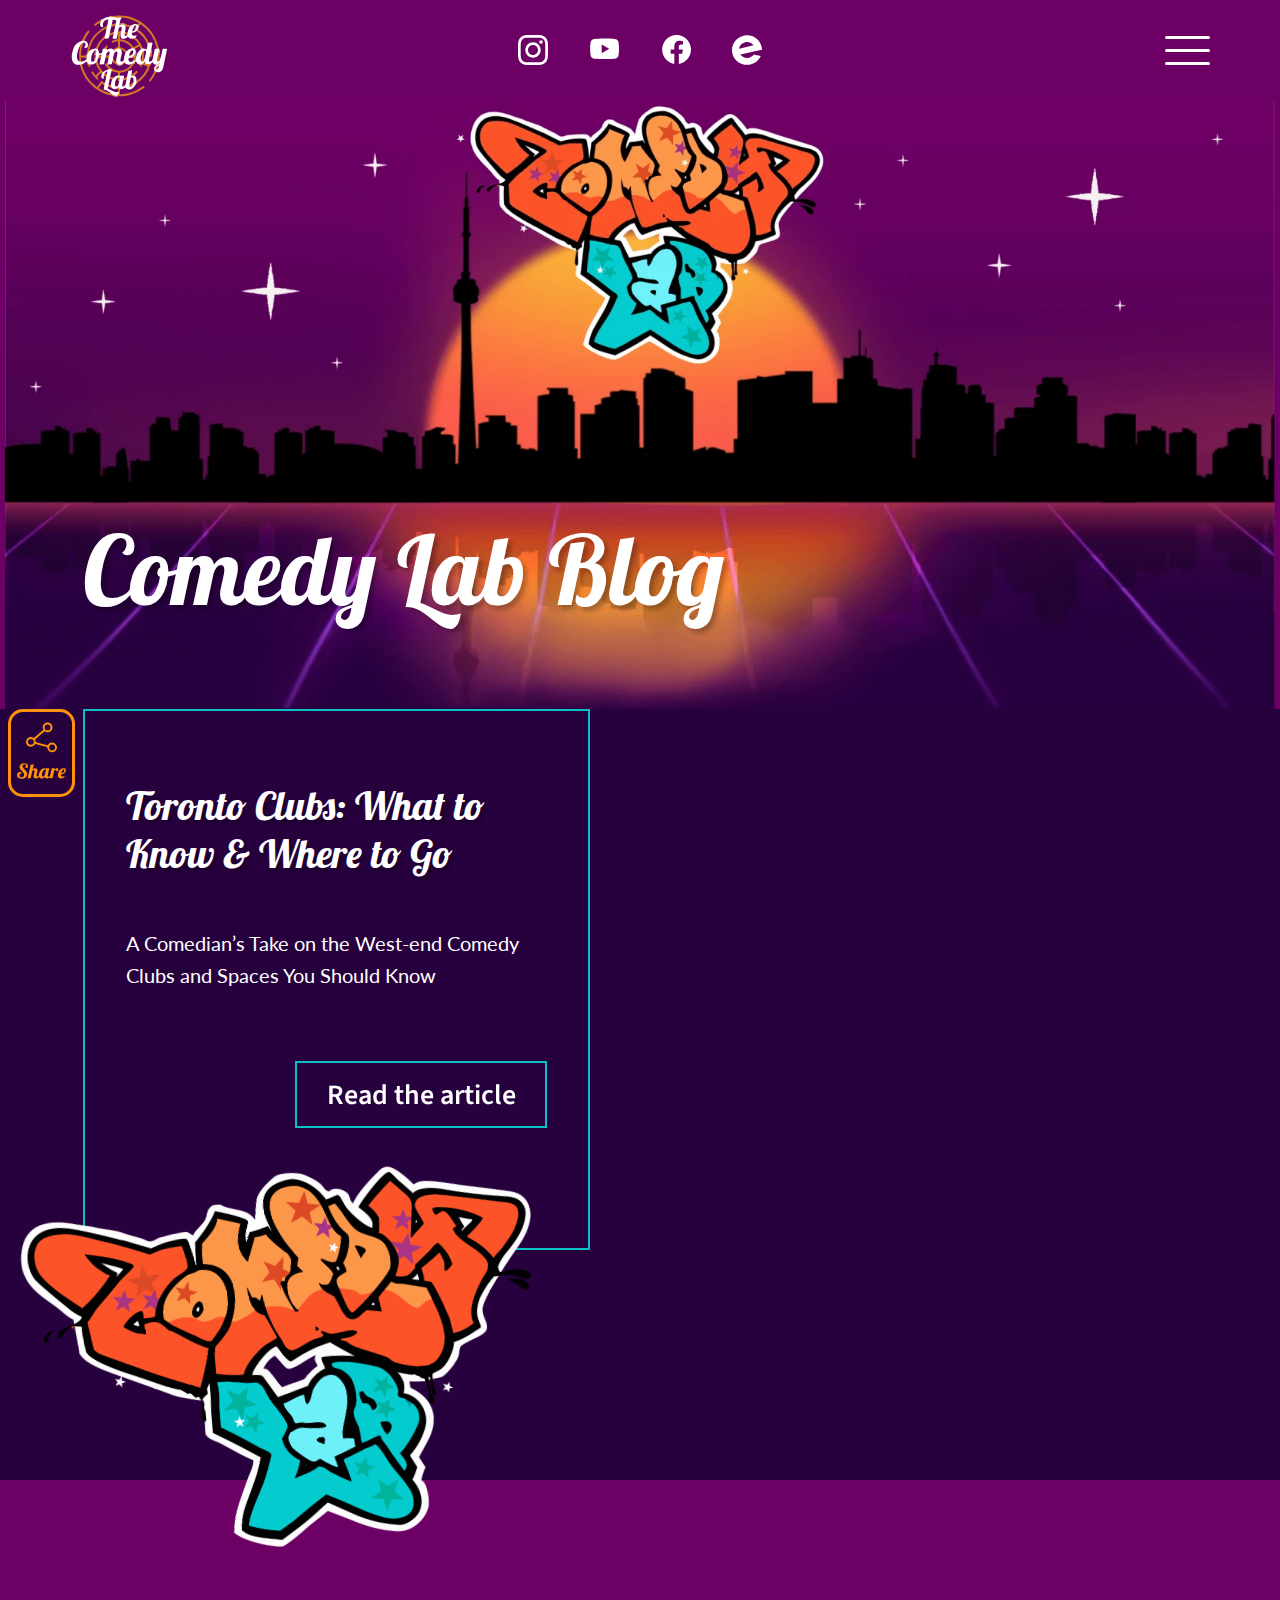
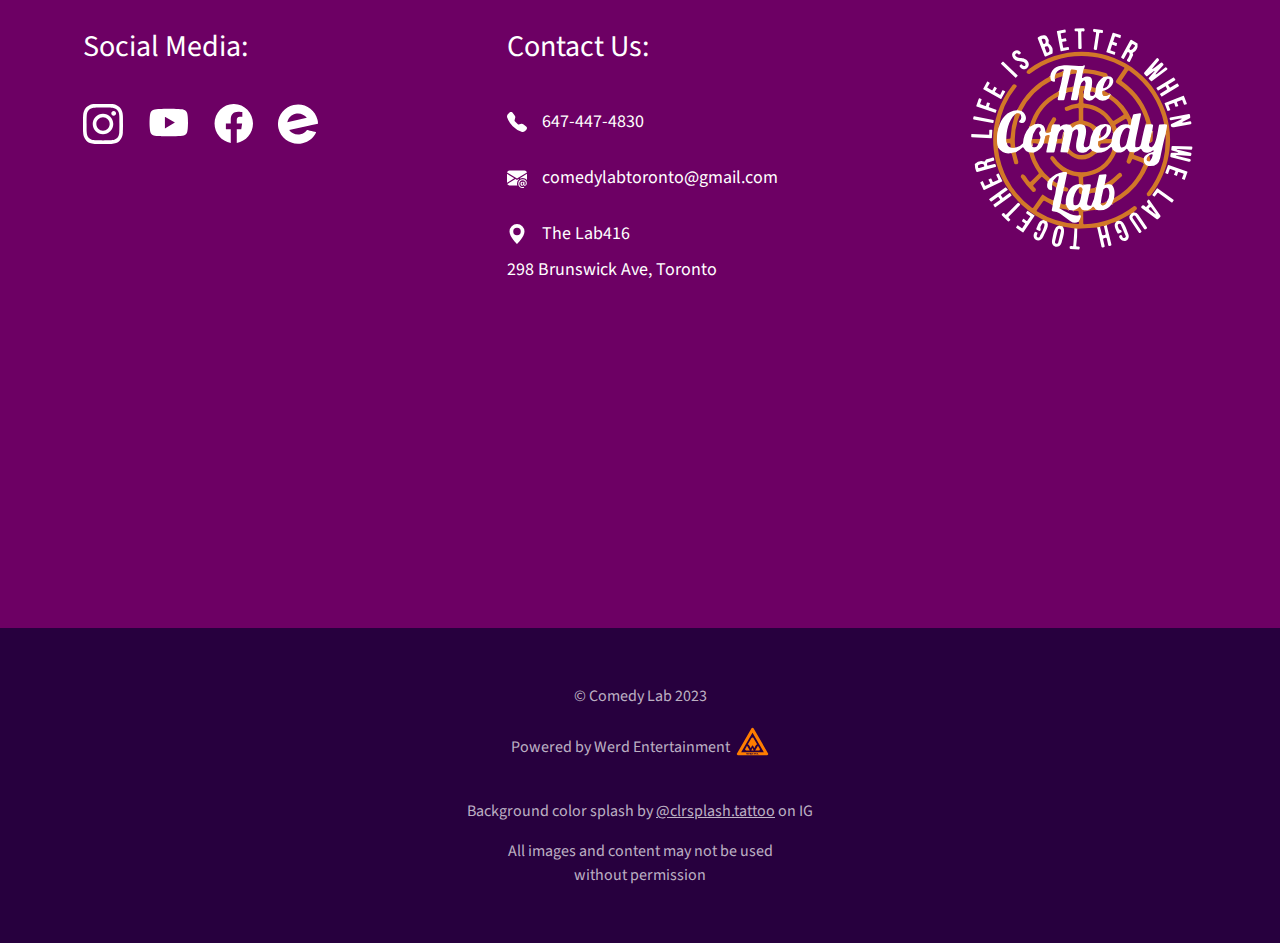
==== commit 85dfb13b: "updated the email address" ====
--- a/blog.html
+++ b/blog.html
@@ -5,19 +5,20 @@
     <meta http-equiv="X-UA-Compatible" content="IE=edge">
     <meta name="viewport" content="width=device-width, initial-scale=1.0">
     <meta name="description" content="Get unique insights about the world of comedy with our Comedy Lab blog.Learn about the best Toronto comedy venues to explore, local events worth looking out for, latest industry news and more!">
+    <meta name="version" content="1.3">
     <title>Comedy Lab Blog</title>
     <link rel="shortcut icon" href="assets/icons/favicon.png">
     <link rel="preconnect" href="https://fonts.googleapis.com">
     <link rel="preconnect" href="https://fonts.gstatic.com" crossorigin>
     <link href="https://fonts.googleapis.com/css2?family=Lato&family=Lobster&family=Source+Sans+Pro:wght@400;600&display=swap" rel="stylesheet">
-    <link rel="stylesheet" href="styles/style.css">
-    <script src="scripts/index.js" defer></script>
+    <link rel="stylesheet" href="styles/style.css?v=1.1">
+    <script src="scripts/page.js" defer></script>
 </head>
 <body>
     <header class="header">
         <div class="header__container root-section">
 
-            <a class="header__home" href="index.html" aria-label="Homepage">
+            <a class="header__home" href="/" aria-label="Homepage">
                 <img class="header__logo" src="assets/images/logo.svg" fetchpriority="high" loading="eager" alt="Logo">
             </a>
             
@@ -31,6 +32,7 @@
                     <ul class="header__nav-list">
                         <li><a class="header__nav-link" href="index.html">Home</a></li>
                         <li><a class="header__nav-link" href="index.html#about">About us</a></li>
+                        <li><a class="header__nav-link" href="index.html#classes">Comedy classes</a></li>
                         <li><a class="header__nav-link" href="index.html#monthly-shows">Monthly shows</a></li>
                         <li><a class="header__nav-link" href="index.html#weekly-shows">Weekly shows</a></li>
                         <li><a class="header__nav-link" href="index.html#open-mics">Open mics</a></li>
@@ -127,7 +129,7 @@
                         </li>
                         <li class="footer__list-item footer__contact-box">
                             <img class="footer__icon" src="assets/icons/envelope.svg" width="16" loading="lazy" alt="email icon">
-                            <span>comedylab@gmail.com</span>
+                            <span>comedylabtoronto@gmail.com</span>
                         </li>
                         <li class="footer__list-item">
                             <div class="footer__contact-box">
--- a/styles/style.css
+++ b/styles/style.css
@@ -84,10 +84,11 @@
   -webkit-box-align: center;
       -ms-flex-align: center;
           align-items: center;
+  width: 68px;
 }
 
 .header__logo {
-  width: 68px;
+  width: 100%;
 }
 
 .header__banner {
@@ -277,10 +278,11 @@
   .header__home {
     -ms-flex-item-align: end;
         align-self: flex-end;
+    width: 100px;
     margin-left: 14%;
   }
   .header__logo {
-    width: 100px;
+    width: 100%;
   }
   .header__menu {
     margin-right: 14%;
@@ -523,6 +525,9 @@
   .block__shows--two {
     width: 65.4%;
   }
+  .block__shows--center {
+    margin: 40px auto 70px auto;
+  }
   .block__show-link {
     -webkit-box-flex: 1;
         -ms-flex: 1 0 0px;
